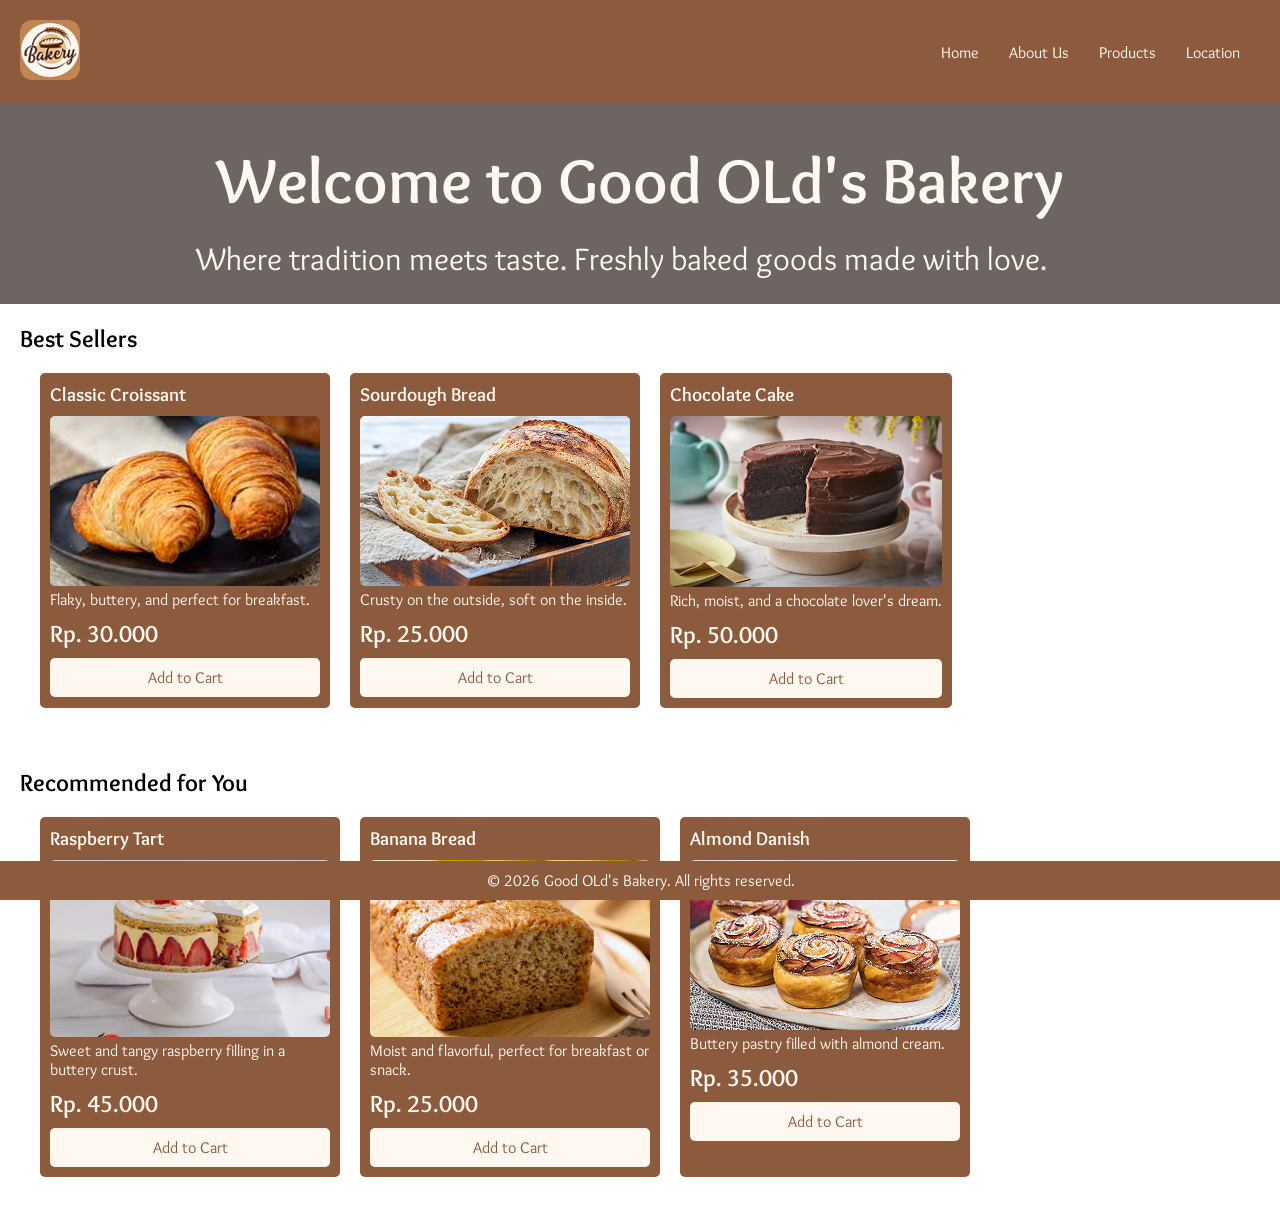
==== index.html @ 55384cdd "Add initial HTML, CSS, JS files and images for Good OLd's Bakery website" ====
<!DOCTYPE html>
<html lang="en">
<head>
    <meta charset="UTF-8">
    <meta name="viewport" content="width=device-width, initial-scale=1.0">
    <link rel="stylesheet" href="css/style.css">
    <script src="js/script.js" defer></script>

    <title>Good OLd's Bakery</title>

    <link rel="preconnect" href="https://fonts.googleapis.com">
    <link rel="preconnect" href="https://fonts.gstatic.com" crossorigin>
    <link href="https://fonts.googleapis.com/css2?family=Overlock:ital,wght@0,400;0,700;0,900;1,400;1,700;1,900&family=Source+Sans+3:ital,wght@0,200..900;1,200..900&display=swap" rel="stylesheet">
</head>
<body>
    <header>
        <div class="logo">
            <img src="images/logo/logo.png" alt="Good OLd's Bakery Logo">
        </div>

        <div class="nav">
            <nav>
                <ul>
                    <li><a href="index.html">Home</a></li>
                    <li><a href="about.html">About Us</a></li>
                    <li><a href="products.html">Products</a></li>
                    <li><a href="location.html">Location</a></li> 
            </nav>
        </div>

    </header>

    <main>
        <section class="hero">
            <div class="hero-content">
                <h1>Welcome to Good OLd's Bakery</h1>
                <p>Where tradition meets taste. Freshly baked goods made with love.</p>
            </div>
        </section>  


<section class="best-sellers">
    <h2>Best Sellers</h2>
    <div class="product-grid">

        <div class="product-card">
            <h3>Classic Croissant</h3>
            <img src="images/products/pastry1.png" alt="Croissant">
            <p>Flaky, buttery, and perfect for breakfast.</p>
            <h6>Rp. 30.000</h6>
            <button class="add-to-cart">Add to Cart</button>
        </div>

        <div class="product-card">
            <h3>Sourdough Bread</h3>
            <img src="images/products/bread2.png" alt="Sourdough Bread">
            <p>Crusty on the outside, soft on the inside.</p>
            <h6>Rp. 25.000</h6>
            <button class="add-to-cart">Add to Cart</button>
        </div>

        <div class="product-card">
            <h3>Chocolate Cake</h3>
            <img src="images/products/cake2.png" alt="Chocolate Cake">
            <p>Rich, moist, and a chocolate lover's dream.</p>
            <h6>Rp. 50.000</h6>
            <button class="add-to-cart">Add to Cart</button>
        </div>

    </div>
</section>

        <section class="recommendations">
            <h2>Recommended for You</h2>
            <div class="product-grid">
                <div class="product-card">
                    <h3>Raspberry Tart</h3>
                    <img src="images/products/cake1.png" alt="Raspberry Tart">
                    <p>Sweet and tangy raspberry filling in a buttery crust.</p>
                    <h6>Rp. 45.000</h6>
                    <button class="add-to-cart">Add to Cart</button>
                </div>
                <div class="product-card">
                    <h3>Banana Bread</h3>
                    <img src="images/products/bread1.png" alt="Banana Bread">
                    <p>Moist and flavorful, perfect for breakfast or snack.</p>
                    <h6>Rp. 25.000</h6>
                    <button class="add-to-cart">Add to Cart</button>
                </div>
                <div class="product-card">
                    <h3>Almond Danish</h3>
                    <img src="images/products/pastry2.png" alt="Almond Danish">
                    <p>Buttery pastry filled with almond cream.</p>
                    <h6>Rp. 35.000</h6>
                    <button class="add-to-cart">Add to Cart</button>
                </div>
                </div>
        </section>




    </main>

    <footer>
        <p>&copy; 2026 Good OLd's Bakery. All rights reserved.</p>
    </footer>
</body>
</html>
---- css/style.css ----
* {
    margin: 0;
    padding: 0;
    box-sizing: border-box;
    font-family: 'Overlock';
}

header {
    background-color: #8C5A3C;
    color: #FFF8F0;
    padding: 20px;
    display: flex;
    align-items: center;
    justify-content: space-between;
}

.logo img {
    max-height: 60px;
}

.nav ul {
    list-style: none;
    display: flex;
    gap: 30px;
    margin-right: 20px;
}

.nav li a {
    color: #FFF8F0;
    text-decoration: none;
}

.nav li a:hover {
    font-weight: bold;
}

.hero {
    background-image: url('C:\\Users\\alxtr\\OneDrive\\Documents\\hci\\Web Project\\images\\hero.jpg');
    background-size: cover;
    background-position: center;
    background-color: rgba(92, 85, 82, 0.9);
    background-blend-mode: overlay;
    height: 200px;
    display: flex;
    align-items: center;
    justify-content: center;
}

.hero h1 {
    color: #FFF8F0;
    font-size: 64px;
    padding: 10px 20px;
    border-radius: 5px;
    align-items: center;
}

.hero p {
    color: #FFF8F0;
    font-size: 32px;
    margin-top: 10px;
}

.product-grid {
    display: flex;
    gap: 20px;
    padding: 20px;
}

.best-sellers {
    padding: 20px;
    align-items: center;
}

.recommendations {
    padding: 20px;
    align-items: center;
}

.product-card {
    max-width: 300px;
    max-height: 400px;
    background-color: #8C5A3C;
    color: #FFF8F0;
    padding: 10px;
    border-radius: 5px;
    text-align: left;
}

.product-card img {
    width: 100%;
    height: auto;
    border-radius: 5px;
}

.product-card h3 {
    margin-bottom: 10px;
    color: #FFF8F0;
}

.product-card h6 {
    margin-top: 10px;
    color: #FFF8F0;
    font-size: 24px;
}

.add-to-cart {
    box-sizing: border-box;
    background-color: #FFF8F0;  
    color: #8C5A3C;
    border: none;
    width: 100%;
    margin-top: 10px;
    padding: 10px 20px;
    border-radius: 5px;
    cursor: pointer;
    font-size: 16px;
}












footer {
    background-color: #8C5A3C;
    color: #FFF8F0;
    text-align: center;
    padding: 10px;
    position: fixed;
    width: 100%;
    bottom: 0;
}

@media (max-width: 768px) {

    .hero h1 {
        font-size: 32px;
    }

    .hero p {
        font-size: 16px;
    }
}
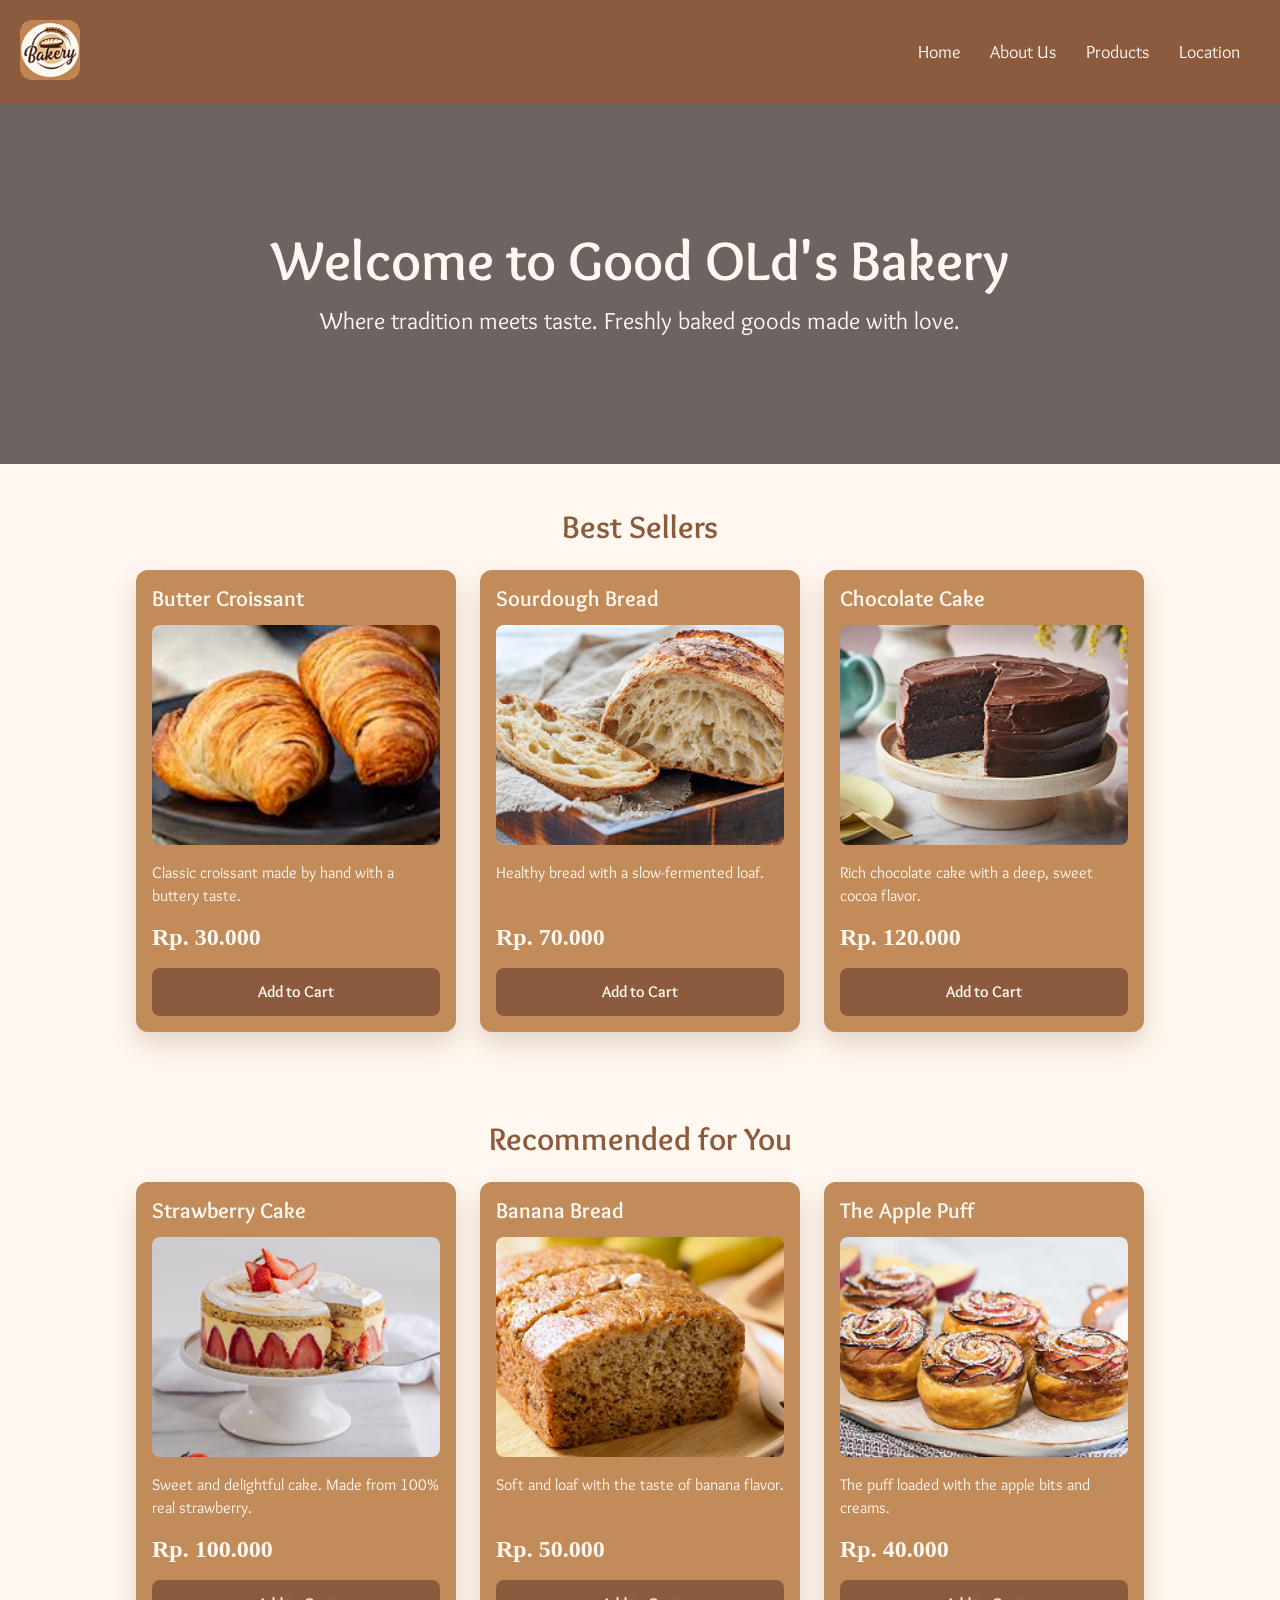
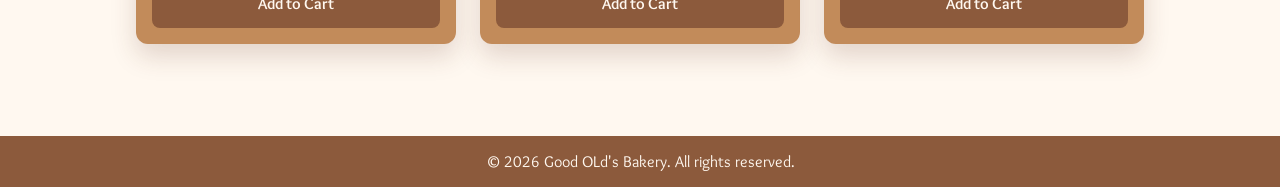
==== commit af904274: "final ig (added simple js functions)" ====
--- a/index.html
+++ b/index.html
@@ -22,9 +22,10 @@
             <nav>
                 <ul>
                     <li><a href="index.html">Home</a></li>
-                    <li><a href="about.html">About Us</a></li>
+                    <li><a href="aboutus.html">About Us</a></li>
                     <li><a href="products.html">Products</a></li>
                     <li><a href="location.html">Location</a></li> 
+                </ul>
             </nav>
         </div>
 
@@ -39,62 +40,62 @@
         </section>  
 
 
-<section class="best-sellers">
-    <h2>Best Sellers</h2>
-    <div class="product-grid">
+        <section class="best-sellers">
+            <h2>Best Sellers</h2>
+            <div class="product-grid">
 
-        <div class="product-card">
-            <h3>Classic Croissant</h3>
-            <img src="images/products/pastry1.png" alt="Croissant">
-            <p>Flaky, buttery, and perfect for breakfast.</p>
-            <h6>Rp. 30.000</h6>
-            <button class="add-to-cart">Add to Cart</button>
-        </div>
+                <article class="product-card">
+                    <h3>Butter Croissant</h3>
+                    <img src="images/products/pastry1.png" alt="Croissant">
+                    <p>Classic croissant made by hand with a buttery taste.</p>
+                    <strong>Rp. 30.000</strong>
+                    <button class="add-to-cart">Add to Cart</button>
+                </article>
 
-        <div class="product-card">
-            <h3>Sourdough Bread</h3>
-            <img src="images/products/bread2.png" alt="Sourdough Bread">
-            <p>Crusty on the outside, soft on the inside.</p>
-            <h6>Rp. 25.000</h6>
-            <button class="add-to-cart">Add to Cart</button>
-        </div>
+                <article class="product-card">
+                    <h3>Sourdough Bread</h3>
+                    <img src="images/products/bread2.png" alt="Sourdough Bread">
+                    <p>Healthy bread with a slow-fermented loaf.</p>
+                    <strong>Rp. 70.000</strong>
+                    <button class="add-to-cart">Add to Cart</button>
+                </article>
 
-        <div class="product-card">
-            <h3>Chocolate Cake</h3>
-            <img src="images/products/cake2.png" alt="Chocolate Cake">
-            <p>Rich, moist, and a chocolate lover's dream.</p>
-            <h6>Rp. 50.000</h6>
-            <button class="add-to-cart">Add to Cart</button>
-        </div>
+                <article class="product-card">
+                    <h3>Chocolate Cake</h3>
+                    <img src="images/products/cake2.png" alt="Chocolate Cake">
+                    <p>Rich chocolate cake with a deep, sweet cocoa flavor.</p>
+                    <strong>Rp. 120.000</strong>
+                    <button class="add-to-cart">Add to Cart</button>
+                </article>
 
-    </div>
-</section>
+            </div>
+        </section>
 
         <section class="recommendations">
             <h2>Recommended for You</h2>
             <div class="product-grid">
-                <div class="product-card">
-                    <h3>Raspberry Tart</h3>
-                    <img src="images/products/cake1.png" alt="Raspberry Tart">
-                    <p>Sweet and tangy raspberry filling in a buttery crust.</p>
-                    <h6>Rp. 45.000</h6>
+                <article class="product-card">
+                    <h3>Strawberry Cake</h3>
+                    <img src="images/products/cake1.png" alt="Strawberry Cake">
+                    <p>Sweet and delightful cake. Made from 100% real strawberry.</p>
+                    <strong>Rp. 100.000</strong>
                     <button class="add-to-cart">Add to Cart</button>
-                </div>
-                <div class="product-card">
+                </article>
+                <article class="product-card">
                     <h3>Banana Bread</h3>
                     <img src="images/products/bread1.png" alt="Banana Bread">
-                    <p>Moist and flavorful, perfect for breakfast or snack.</p>
-                    <h6>Rp. 25.000</h6>
+                    <p>Soft and loaf with the taste of banana flavor.</p>
+                    <strong>Rp. 50.000</strong>
                     <button class="add-to-cart">Add to Cart</button>
-                </div>
-                <div class="product-card">
-                    <h3>Almond Danish</h3>
-                    <img src="images/products/pastry2.png" alt="Almond Danish">
-                    <p>Buttery pastry filled with almond cream.</p>
-                    <h6>Rp. 35.000</h6>
+                </article>
+                <article class="product-card">
+                    <h3>The Apple Puff</h3>
+                    <img src="images/products/pastry2.png" alt="The Apple Puff">
+                    <p>The puff loaded with the apple bits and creams.</p>
+                    <strong>Rp. 40.000</strong>
                     <button class="add-to-cart">Add to Cart</button>
-                </div>
-                </div>
+                </article>
+            </div>
         </section>
 
 
@@ -106,4 +107,4 @@
         <p>&copy; 2026 Good OLd's Bakery. All rights reserved.</p>
     </footer>
 </body>
-</html>+</html>
--- a/css/style.css
+++ b/css/style.css
@@ -5,6 +5,18 @@
     font-family: 'Overlock';
 }
 
+body {
+    background-color: #FFF8F0;
+    color: #3f281b;
+    display: flex;
+    flex-direction: column;
+    min-height: 100vh;
+}
+
+main {
+    flex: 1;
+}
+
 header {
     background-color: #8C5A3C;
     color: #FFF8F0;
@@ -28,10 +40,13 @@
 .nav li a {
     color: #FFF8F0;
     text-decoration: none;
+    font-size: 18px;
+    transition: opacity 180ms ease;
 }
 
 .nav li a:hover {
     font-weight: bold;
+    opacity: 0.85;
 }
 
 .hero {
@@ -40,110 +55,538 @@
     background-position: center;
     background-color: rgba(92, 85, 82, 0.9);
     background-blend-mode: overlay;
-    height: 200px;
+    min-height: 360px;
+    padding: 64px 24px;
     display: flex;
     align-items: center;
     justify-content: center;
+    text-align: center;
 }
 
 .hero h1 {
     color: #FFF8F0;
-    font-size: 64px;
-    padding: 10px 20px;
-    border-radius: 5px;
-    align-items: center;
+    font-size: 56px;
+    line-height: 1.08;
+    max-width: 900px;
 }
 
 .hero p {
     color: #FFF8F0;
+    font-size: 24px;
+    line-height: 1.4;
+    margin: 14px auto 0;
+    max-width: 760px;
+}
+
+.best-sellers,
+.recommendations,
+.product-category {
+    max-width: 1400px;
+    margin: 0 auto;
+    padding: 44px 20px;
+}
+
+.best-sellers h2,
+.recommendations h2,
+.product-category h2 {
+    color: #8C5A3C;
     font-size: 32px;
-    margin-top: 10px;
-}
-
-.product-grid {
+    line-height: 1.2;
+    margin-bottom: 24px;
+    text-align: center;
+}
+
+.products-title {
+    color: #8C5A3C;
+    font-size: 48px;
+    line-height: 1.1;
+    margin: 38px 20px 8px;
+    text-align: center;
+}
+
+.product-grid,
+.products-grid {
+    display: grid;
+    grid-template-columns: repeat(3, minmax(250px, 320px));
+    justify-content: center;
+    gap: 24px;
+    margin: 0 auto;
+    padding: 0;
+}
+
+.product-card {
+    background-color: #C28B5A;
+    color: #FFF8F0;
+    padding: 16px;
+    border-radius: 12px;
+    display: flex;
+    flex-direction: column;
+    min-height: 450px;
+    overflow: hidden;
+    text-align: left;
+    width: 100%;
+    box-shadow: 0 12px 26px rgba(92, 52, 32, 0.18);
+    transition: box-shadow 180ms ease, transform 180ms ease;
+}
+
+.product-card:hover {
+    box-shadow: 0 16px 34px rgba(92, 52, 32, 0.24);
+    transform: translateY(-4px);
+}
+
+.product-card img {
+    width: 100%;
+    height: 220px;
+    object-fit: cover;
+    border-radius: 8px;
+    margin-bottom: 16px;
+}
+
+.product-card h3 {
+    color: #FFF8F0;
+    font-size: 22px;
+    line-height: 1.2;
+    margin-bottom: 12px;
+}
+
+.product-card p {
+    color: #FFF8F0;
+    flex: 1;
+    font-size: 16px;
+    line-height: 1.45;
+    margin-bottom: 16px;
+}
+
+.product-card h6,
+.product-card strong {
+    color: #FFF8F0;
+    display: block;
+    font-size: 24px;
+    font-weight: 900;
+    line-height: 1.2;
+    margin-bottom: 16px;
+}
+
+.add-to-cart {
+    background-color: #8C5A3C;
+    color: #FFF8F0;
+    border: none;
+    width: 100%;
+    min-height: 48px;
+    margin-top: auto;
+    padding: 12px 20px;
+    border-radius: 8px;
+    cursor: pointer;
+    font-size: 16px;
+    font-weight: 700;
+    transition: opacity 180ms ease, transform 180ms ease, background-color 180ms ease;
+}
+
+.add-to-cart:hover,
+.add-to-cart:focus-visible {
+    background-color: #6f4128;
+    opacity: 0.95;
+    transform: scale(1.02);
+}
+
+.add-to-cart:focus-visible {
+    outline: 3px solid #FFF8F0;
+    outline-offset: 3px;
+}
+
+footer {
+    background-color: #8C5A3C;
+    color: #FFF8F0;
+    text-align: center;
+    padding: 16px;
+    width: 100%;
+    margin-top: 48px;
+}
+
+@media (max-width: 900px) {
+    header {
+        align-items: flex-start;
+        flex-direction: column;
+        gap: 18px;
+    }
+
+    .nav ul {
+        flex-wrap: wrap;
+        gap: 14px 22px;
+        margin-right: 0;
+    }
+
+    .hero {
+        min-height: 320px;
+        padding: 52px 20px;
+    }
+
+    .hero h1 {
+        font-size: 40px;
+    }
+
+    .hero p {
+        font-size: 18px;
+    }
+
+    .product-grid,
+    .products-grid {
+        grid-template-columns: repeat(2, minmax(250px, 320px));
+    }
+
+    .best-sellers h2,
+    .recommendations h2,
+    .product-category h2 {
+        font-size: 28px;
+    }
+}
+
+@media (max-width: 768px) {
+    .hero {
+        min-height: 280px;
+        padding: 44px 18px;
+    }
+
+    .hero h1 {
+        font-size: 32px;
+    }
+
+    .hero p {
+        font-size: 16px;
+    }
+
+    .best-sellers,
+    .recommendations,
+    .product-category {
+        padding: 34px 18px;
+    }
+
+    .best-sellers h2,
+    .recommendations h2,
+    .product-category h2 {
+        font-size: 24px;
+    }
+
+    .products-title {
+        font-size: 32px;
+        margin-top: 30px;
+    }
+
+    .product-grid,
+    .products-grid {
+        grid-template-columns: 1fr;
+        justify-items: center;
+    }
+
+    .product-card {
+        max-width: 350px;
+        min-height: 0;
+        width: 100%;
+    }
+
+    .product-card img {
+        height: 200px;
+    }
+
+    .product-card h3 {
+        font-size: 18px;
+    }
+
+    .product-card p {
+        font-size: 14px;
+    }
+
+    .product-card h6,
+    .product-card strong {
+        font-size: 20px;
+    }
+}
+
+.about-container {
+    max-width: 1200px;
+    margin: 0 auto;
+    padding: 30px;
+}
+
+.about-title {
+    text-align: center;
+    font-size: 48px;
+    margin-bottom: 30px;
+}
+
+.about-section {
+    margin-bottom: 40px;
+}
+
+.about-section h2 {
+    margin-bottom: 15px;
+    font-size: 36px;
+    color: #000;
+}
+
+.story-box,
+.founder-box {
+    background: #E6B58B;
+    padding: 20px;
+    display: flex;
+    gap: 20px;
+}
+
+.story-box img,
+.founder-box img {
+    width: 35%;
+    object-fit: cover;
+}
+
+.story-content,
+.founder-content {
+    flex: 1;
+}
+
+.vision-mission {
+    display: flex;
+    gap: 20px;
+}
+
+.vision-card,
+.mission-card {
+    flex: 1;
+    background: #E6B58B;
+    padding: 30px;
+    min-height: 320px;
+}
+
+.vision-card h3,
+.mission-card h3 {
+    text-align: center;
+    font-size: 32px;
+    margin-bottom: 20px;
+}
+
+.vision-card {
+    display: flex;
+    flex-direction: column;
+    justify-content: center;
+    text-align: center;
+}
+
+.mission-card ul {
+    padding-left: 20px;
+    line-height: 1.8;
+}
+
+.story-content p,
+.founder-content p,
+.vision-card p,
+.mission-card li {
+    font-size: 20px;
+    line-height: 1.6;
+}
+
+.story-content p + p,
+.founder-content p + p {
+    margin-top: 16px;
+}
+
+@media (max-width: 768px) {
+    .story-box,
+    .founder-box,
+    .vision-mission {
+        flex-direction: column;
+    }
+
+    .story-box img,
+    .founder-box img {
+        width: 100%;
+    }
+
+    .about-title {
+        font-size: 32px;
+    }
+
+    .about-section h2 {
+        font-size: 28px;
+    }
+}
+
+.location-section {
+    padding: 20px;
+}
+
+.location-title {
+    text-align: center;
+    font-size: 48px;
+    margin: 30px 0;
+}
+
+.location-grid {
     display: flex;
     gap: 20px;
     padding: 20px;
-}
-
-.best-sellers {
-    padding: 20px;
-    align-items: center;
-}
-
-.recommendations {
-    padding: 20px;
-    align-items: center;
-}
-
-.product-card {
+    justify-content: center;
+    flex-wrap: wrap;
+}
+
+.location-card {
     max-width: 300px;
-    max-height: 400px;
-    background-color: #8C5A3C;
-    color: #FFF8F0;
-    padding: 10px;
+    background-color: #C28B5A;
+    color: #FFF8F0;
+    padding: 15px;
     border-radius: 5px;
     text-align: left;
-}
-
-.product-card img {
+    display: flex;
+    flex-direction: column;
+}
+
+.location-card img {
     width: 100%;
-    height: auto;
+    height: 180px;
+    object-fit: cover;
     border-radius: 5px;
-}
-
-.product-card h3 {
+    margin: 10px 0;
+}
+
+.location-card h3 {
     margin-bottom: 10px;
     color: #FFF8F0;
 }
 
-.product-card h6 {
-    margin-top: 10px;
-    color: #FFF8F0;
-    font-size: 24px;
-}
-
-.add-to-cart {
-    box-sizing: border-box;
-    background-color: #FFF8F0;  
-    color: #8C5A3C;
+.location-card p {
+    margin-bottom: 10px;
+    font-size: 14px;
+    line-height: 1.4;
+}
+
+.location-card button {
+    width: 100%;
+    background-color: #8C5A3C;
+    color: #FFF8F0;
     border: none;
-    width: 100%;
-    margin-top: 10px;
-    padding: 10px 20px;
+    padding: 12px;
     border-radius: 5px;
     cursor: pointer;
     font-size: 16px;
-}
-
-
-
-
-
-
-
-
-
-
-
-
-footer {
+    margin-top: auto;
+}
+
+.location-card button:hover {
+    opacity: 0.9;
+}
+
+@media (max-width: 768px) {
+    .location-grid {
+        flex-direction: column;
+        align-items: center;
+    }
+
+    .location-card {
+        width: 100%;
+        max-width: 400px;
+    }
+
+    .location-title {
+        font-size: 32px;
+    }
+}
+
+.modal {
+    position: fixed;
+    inset: 0;
+    z-index: 1000;
+    display: flex;
+    align-items: center;
+    justify-content: center;
+    background-color: rgba(0, 0, 0, 0.55);
+    opacity: 0;
+    visibility: hidden;
+    pointer-events: none;
+    transition: opacity 200ms ease, visibility 200ms ease;
+}
+
+.modal.modal-visible {
+    opacity: 1;
+    visibility: visible;
+    pointer-events: auto;
+}
+
+.modal-content {
+    width: min(400px, calc(100% - 32px));
+    background-color: #FFF8F0;
+    color: #8C5A3C;
+    border: 3px solid #C28B5A;
+    border-radius: 10px;
+    box-shadow: 0 18px 45px rgba(0, 0, 0, 0.3);
+    padding: 25px;
+    text-align: center;
+    transform: translateY(12px) scale(0.96);
+    transition: transform 200ms ease;
+}
+
+.modal.modal-visible .modal-content {
+    transform: translateY(0) scale(1);
+}
+
+.modal-content h3 {
+    color: #8C5A3C;
+    font-size: 28px;
+    margin-bottom: 14px;
+}
+
+.modal-content p {
+    color: #8C5A3C;
+    font-size: 18px;
+    line-height: 1.5;
+    margin-bottom: 14px;
+}
+
+#modal-address {
+    background-color: #E6B58B;
+    border-radius: 6px;
+    color: #000;
+    padding: 12px;
+}
+
+.modal-buttons {
+    display: flex;
+    gap: 12px;
+    justify-content: center;
+    margin-top: 20px;
+}
+
+.modal-buttons button {
+    border: none;
+    border-radius: 5px;
+    cursor: pointer;
+    font-size: 16px;
+    padding: 12px 18px;
+    transition: opacity 180ms ease, transform 180ms ease;
+}
+
+.modal-buttons button:hover {
+    opacity: 0.9;
+    transform: translateY(-2px);
+}
+
+#confirm-btn {
     background-color: #8C5A3C;
     color: #FFF8F0;
-    text-align: center;
-    padding: 10px;
-    position: fixed;
-    width: 100%;
-    bottom: 0;
-}
-
-@media (max-width: 768px) {
-
-    .hero h1 {
-        font-size: 32px;
-    }
-
-    .hero p {
-        font-size: 16px;
-    }
-}+}
+
+#cancel-btn {
+    background-color: #dddddd;
+    color: #333333;
+}
+
+@media (max-width: 480px) {
+    .modal-content {
+        padding: 22px 18px;
+    }
+
+    .modal-buttons {
+        flex-direction: column;
+    }
+
+    .modal-buttons button {
+        width: 100%;
+    }
+}
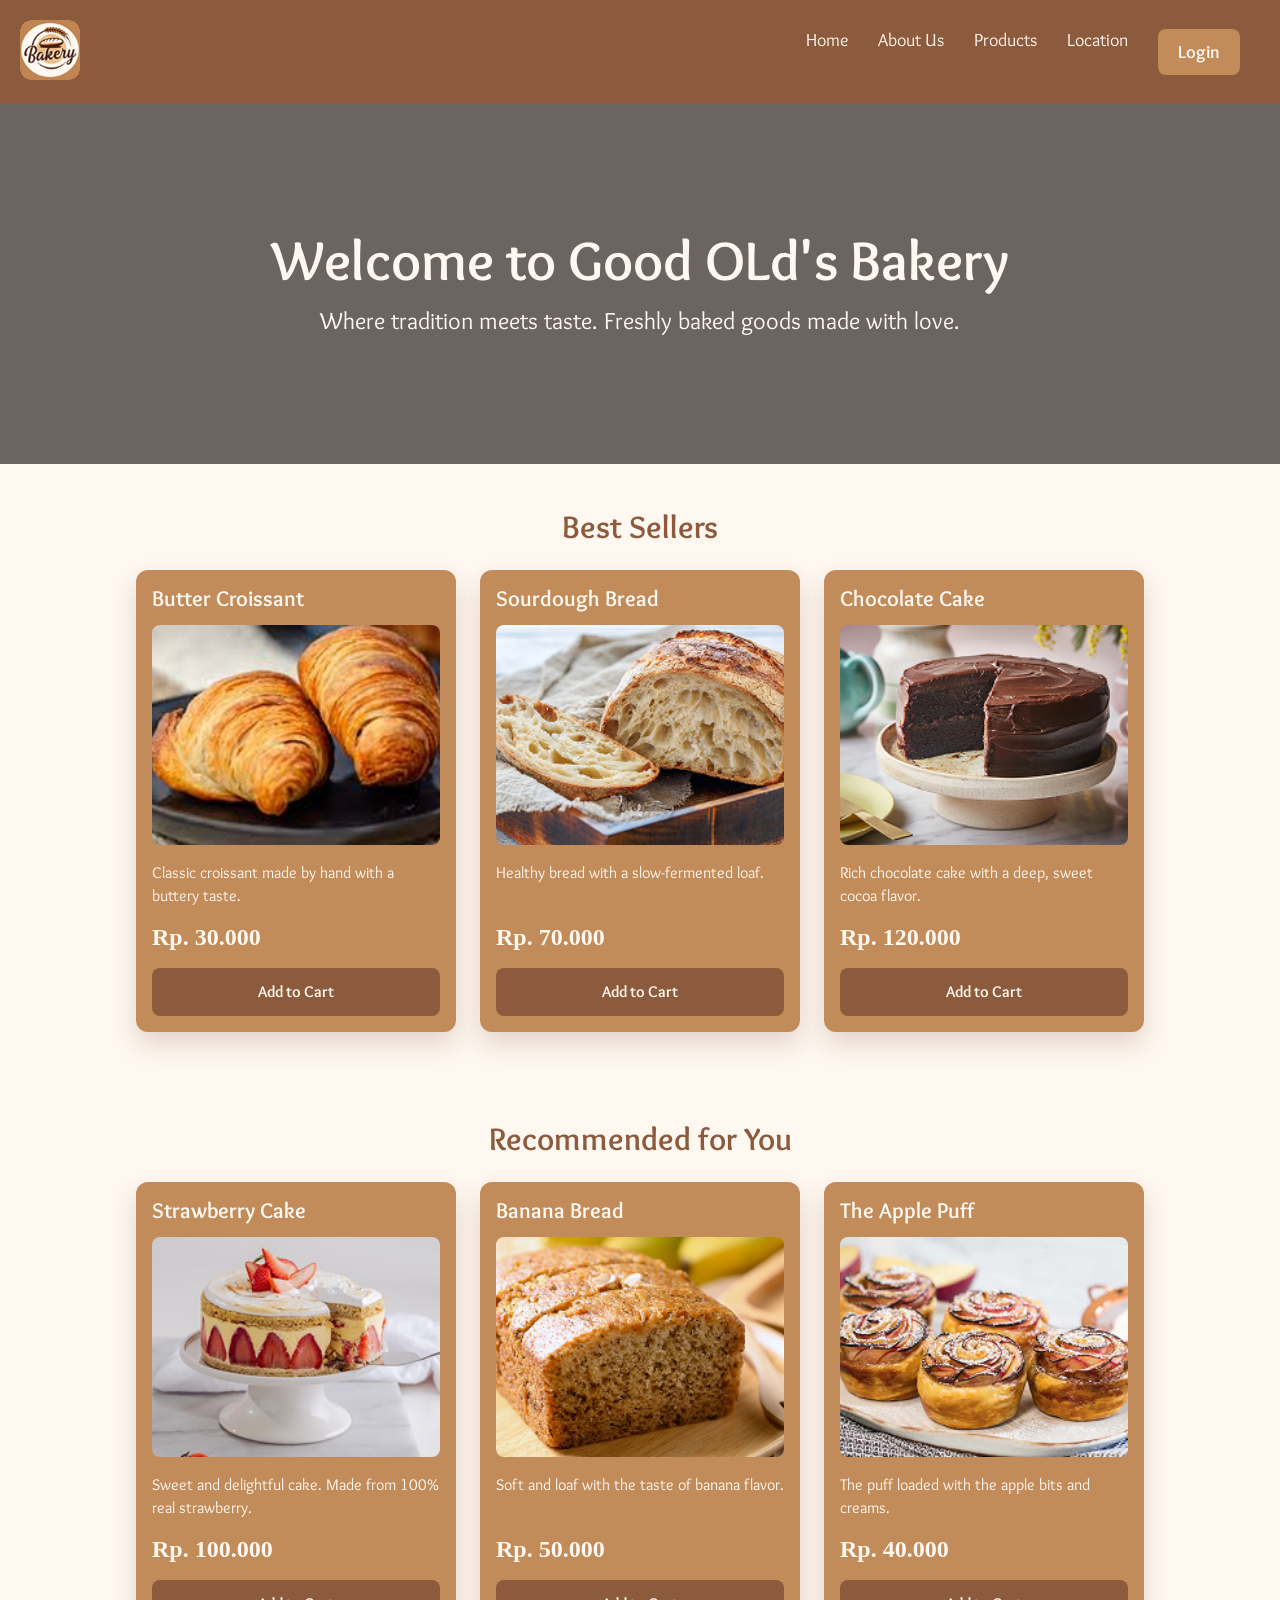
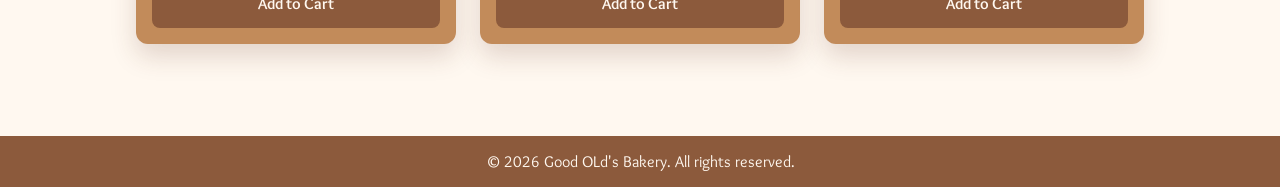
==== commit 574468ce: "added login" ====
--- a/index.html
+++ b/index.html
@@ -25,6 +25,7 @@
                     <li><a href="aboutus.html">About Us</a></li>
                     <li><a href="products.html">Products</a></li>
                     <li><a href="location.html">Location</a></li> 
+                    <li><button class="login-button"><a href="login.html">Login</a></button></li>
                 </ul>
             </nav>
         </div>
--- a/css/style.css
+++ b/css/style.css
@@ -182,6 +182,21 @@
     transition: opacity 180ms ease, transform 180ms ease, background-color 180ms ease;
 }
 
+.login-button {
+    background-color: #C28B5A;
+    color: #FFF8F0;
+    border: none;
+    width: 100%;
+    max-height: 48px;
+    margin-top: auto;
+    padding: 12px 20px;
+    border-radius: 8px;
+    cursor: pointer;
+    font-size: 16px;
+    font-weight: 700;
+    transition: opacity 180ms ease, transform 180ms ease, background-color 180ms ease;
+}
+
 .add-to-cart:hover,
 .add-to-cart:focus-visible {
     background-color: #6f4128;
